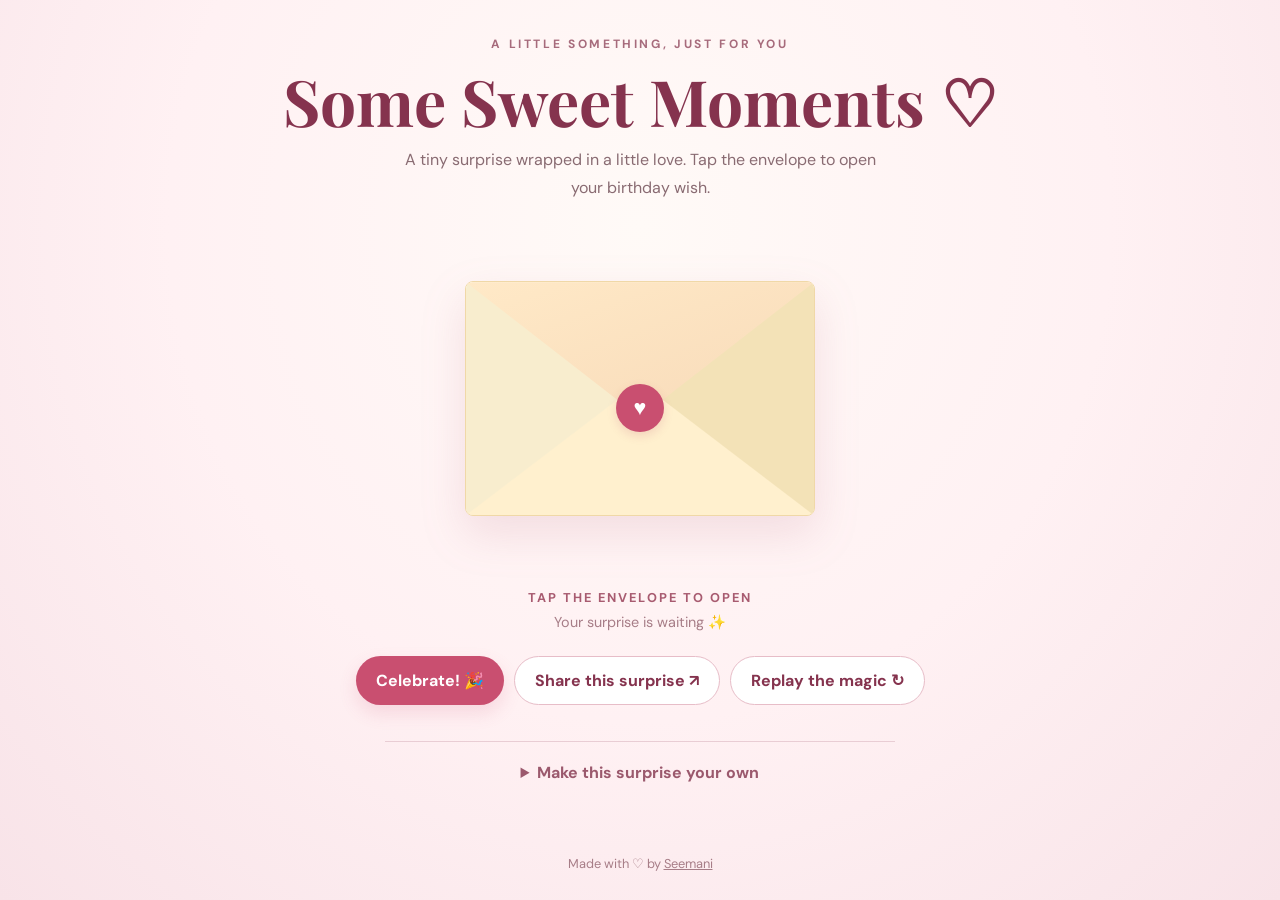
==== digitalgift/index.html @ ff2bec24 "Add interactive digital birthday gift route" ====
<!doctype html>
<html lang="en">
<head>
  <meta charset="utf-8">
  <meta name="viewport" content="width=device-width,initial-scale=1">
  <meta name="theme-color" content="#fff5f6">
  <meta name="description" content="A little digital birthday surprise, made with love by Seemani.">
  <title>A Little Birthday Surprise | Seemani</title>
  <link rel="preconnect" href="https://fonts.googleapis.com">
  <link href="https://fonts.googleapis.com/css2?family=DM+Sans:wght@400;500;600;700&family=Playfair+Display:wght@600;700&display=swap" rel="stylesheet">
  <style>
    :root{--rose:#c94f70;--deep:#85334e;--pink:#fff0f2;--cream:#fffdf8;--ink:#4b3038;--gold:#d5a85c}
    *{box-sizing:border-box}
    html{scroll-behavior:smooth}
    body{margin:0;background:radial-gradient(ellipse at 50% 25%,#fffaf7 0,#fff1f3 52%,#f8e3e8 100%);color:var(--ink);font-family:'DM Sans',sans-serif;min-height:100vh;overflow-x:hidden}
    button,input{font:inherit}
    button{cursor:pointer}
    .page{width:min(100% - 32px,760px);margin:auto;min-height:100vh;display:flex;flex-direction:column;align-items:center;text-align:center;padding:36px 0 28px}
    .eyebrow{font-size:.75rem;letter-spacing:.22em;text-transform:uppercase;color:#a76b7c;font-weight:700}
    h1,h2{font-family:'Playfair Display',serif;font-weight:700}
    h1{font-size:clamp(2.35rem,7vw,4rem);line-height:1.1;margin:14px 0 10px;color:var(--deep)}
    .intro{max-width:500px;line-height:1.7;color:#896b72;margin:0 auto 28px}
    .scene{width:min(100%,480px);min-height:340px;display:grid;place-items:center;perspective:1000px;position:relative}
    .envelope-wrap{width:min(82vw,350px);height:235px;position:relative;filter:drop-shadow(0 18px 22px #a9516b25);transition:transform .4s}
    .envelope-wrap:hover{transform:translateY(-4px)}
    .letter{position:absolute;left:8%;right:8%;top:7%;height:80%;background:var(--cream);border:1px solid #f1dce0;border-radius:8px;display:flex;flex-direction:column;justify-content:center;align-items:center;padding:20px;transition:transform .9s cubic-bezier(.2,.8,.2,1),opacity .6s;z-index:1}
    .letter .mini-heart{font-size:2rem;color:var(--rose)}
    .letter strong{font-family:'Playfair Display',serif;font-size:1.3rem;color:var(--deep);margin:8px 0}
    .letter small{color:#a77d87}
    .envelope{position:absolute;inset:0;z-index:2;overflow:hidden;border-radius:8px;background:#fff4d9;border:1px solid #f0d8a7;cursor:pointer}
    .env-back{position:absolute;inset:0;background:linear-gradient(145deg,#fff6e5,#f4e5bc)}
    .env-left,.env-right,.env-bottom{position:absolute;inset:0}
    .env-left{background:#f8edce;clip-path:polygon(0 0,53% 52%,0 100%)}
    .env-right{background:#f3e2b7;clip-path:polygon(100% 0,47% 52%,100% 100%)}
    .env-bottom{background:#fff0ce;clip-path:polygon(0 100%,50% 43%,100% 100%)}
    .env-flap{position:absolute;inset:0;background:linear-gradient(160deg,#ffe9c7,#f5d5b4);clip-path:polygon(0 0,100% 0,50% 58%);transform-origin:top;transition:transform .7s;z-index:3;border-bottom:1px solid #e4c58b}
    .seal{position:absolute;z-index:4;left:50%;top:54%;transform:translate(-50%,-50%);width:48px;height:48px;border-radius:50%;display:grid;place-items:center;background:var(--rose);color:white;font-size:1.35rem;box-shadow:0 4px 10px #b64b682b;transition:opacity .3s}
    .envelope-wrap.open .env-flap{transform:rotateX(180deg);z-index:0}
    .envelope-wrap.open .letter{transform:translateY(-105px) scale(1.02);z-index:5;box-shadow:0 12px 25px #8e52621c}
    .envelope-wrap.open .seal{opacity:0}
    .tap{font-size:.8rem;letter-spacing:.16em;color:#a85b70;font-weight:700;margin-top:20px}
    .hint{font-size:.9rem;color:#a77d87;margin-top:7px}
    .message-card{width:min(100%,510px);margin:24px auto 0;background:#fffdf8;border:1px solid #f0dce0;border-radius:18px;padding:clamp(24px,6vw,42px);box-shadow:0 18px 45px #a9516b12;text-align:left;display:none;animation:rise .7s both}
    .message-card.visible{display:block}
    .message-card .to{color:#a76b7c;font-size:.8rem;letter-spacing:.12em;text-transform:uppercase}
    .message-card h2{font-size:2rem;color:var(--deep);margin:10px 0 20px;text-align:center}
    .message-card p{line-height:1.85;white-space:pre-line}
    .signature{font-family:'Playfair Display',serif;color:var(--rose);font-size:1.25rem;margin-top:25px}
    .memory{display:none;width:min(100%,510px);margin:20px auto 0;border-radius:18px;padding:14px;background:#fffdf8;border:1px solid #f0dce0;box-shadow:0 12px 35px #a9516b12}
    .memory.visible{display:block;animation:rise .7s both}
    .memory img{width:100%;max-height:420px;object-fit:cover;border-radius:12px;display:block}
    .memory .caption{font-family:'Playfair Display',serif;font-size:1.25rem;color:var(--deep);padding:14px 8px 5px}
    .actions{display:flex;gap:10px;justify-content:center;flex-wrap:wrap;margin:25px 0 8px}
    .btn{border:0;border-radius:999px;padding:13px 20px;background:var(--rose);color:#fff;font-weight:700;box-shadow:0 8px 18px #c94f7028;transition:transform .2s,background .2s}
    .btn:hover{transform:translateY(-2px);background:var(--deep)}
    .btn.secondary{background:#fff;border:1px solid #e7bdc8;color:var(--deep);box-shadow:none}
    .personalize{margin:28px 0 0;width:min(100%,510px);border-top:1px solid #e9cdd4;padding-top:20px}
    .personalize summary{cursor:pointer;color:#9b596d;font-weight:700}
    .fields{display:grid;gap:12px;text-align:left;margin-top:16px}
    label{font-size:.82rem;font-weight:700;color:#8c5d6a}
    input,textarea{display:block;width:100%;border:1px solid #e9cbd3;border-radius:10px;padding:12px;background:#fffdfb;color:var(--ink);margin-top:6px}
    textarea{min-height:100px;resize:vertical}
    .photo-note{font-size:.78rem;color:#9b7b82;line-height:1.5}
    footer{margin-top:auto;padding-top:42px;font-size:.8rem;color:#a77d87}
    footer a{color:inherit}
    .heart{position:fixed;top:-30px;z-index:10;pointer-events:none;animation:fall linear forwards;opacity:.75}
    @keyframes fall{to{transform:translateY(110vh) rotate(480deg);opacity:0}}
    @keyframes rise{from{opacity:0;transform:translateY(18px)}to{opacity:1;transform:translateY(0)}}
    @media(max-width:480px){.page{padding-top:30px}.scene{min-height:300px}.envelope-wrap{height:210px}.message-card h2{font-size:1.7rem}.actions .btn{flex:1 1 145px}}
    @media(prefers-reduced-motion:reduce){*,*::before,*::after{scroll-behavior:auto!important;animation-duration:.01ms!important;animation-iteration-count:1!important;transition-duration:.01ms!important}}
  </style>
</head>
<body>
  <main class="page">
    <div class="eyebrow">A little something, just for you</div>
    <h1>Some Sweet Moments <span aria-hidden="true">♡</span></h1>
    <p class="intro">A tiny surprise wrapped in a little love. Tap the envelope to open your birthday wish.</p>

    <section class="scene" aria-label="Interactive birthday envelope">
      <div class="envelope-wrap" id="envelopeWrap">
        <div class="letter" aria-hidden="true"><div class="mini-heart">♥</div><strong>A note from my heart</strong><small>Made especially for you</small></div>
        <button class="envelope" id="openEnvelope" aria-label="Open your birthday letter">
          <span class="env-back"></span><span class="env-left"></span><span class="env-right"></span><span class="env-bottom"></span><span class="env-flap"></span><span class="seal">♥</span>
        </button>
      </div>
    </section>
    <div class="tap" id="tapText">TAP THE ENVELOPE TO OPEN</div>
    <div class="hint" id="hintText">Your surprise is waiting ✨</div>

    <article class="message-card" id="messageCard">
      <div class="to" id="toLine">A birthday note for you</div>
      <h2 id="messageHeading">Happy Birthday! 🎂</h2>
      <p id="messageBody">You are such a sweet, loyal, and wonderful person. I'm so grateful to have you in my life.

You bring so much warmth and happiness to the people around you. Every moment with you is precious.

On your special day, I wish you all the happiness, love, laughter, and beautiful memories you deserve. May this new year of life bring you countless reasons to smile.

Here's to celebrating you today and always! 🥂</p>
      <div class="signature" id="signature">With love, always ♥</div>
    </article>

    <figure class="memory" id="memoryCard">
      <img id="memoryImage" alt="A favourite memory" hidden>
      <figcaption class="caption" id="memoryCaption">A memory to keep close ♡</figcaption>
    </figure>

    <div class="actions">
      <button class="btn" id="celebrateBtn">Celebrate! 🎉</button>
      <button class="btn secondary" id="shareBtn">Share this surprise ↗</button>
      <button class="btn secondary" id="replayBtn">Replay the magic ↻</button>
    </div>

    <details class="personalize">
      <summary>Make this surprise your own</summary>
      <form class="fields" id="personalizeForm">
        <label>Birthday person's name<input id="recipientInput" maxlength="70" placeholder="e.g. Aanya"></label>
        <label>Your name / sign-off<input id="senderInput" maxlength="70" placeholder="e.g. Your favourite person"></label>
        <label>Your personal message<textarea id="bodyInput" maxlength="1400" placeholder="Write something heartfelt..."></textarea></label>
        <label>Memory caption<input id="captionInput" maxlength="120" placeholder="A favourite moment together"></label>
        <label>Add a photo (optional)<input id="photoInput" type="file" accept="image/*"></label>
        <p class="photo-note">Your photo stays in this browser and is not uploaded. To share the same photo with someone else, upload it to your own image host and share its public image URL as the <code>photo</code> parameter.</p>
        <button class="btn" type="submit">Update my surprise</button>
        <button class="btn secondary" type="button" id="copyLinkBtn">Copy shareable link</button>
      </form>
    </details>
    <footer>Made with ♡ by <a href="https://seemani.in/">Seemani</a></footer>
  </main>
  <script>
    const defaults = {
      name: 'Someone Special',
      sender: 'Your Special Someone 💝',
      message: "You are such a sweet, loyal, and wonderful person. I'm so grateful to have you in my life.\n\nYou bring so much warmth and happiness to the people around you. Every moment with you is precious.\n\nOn your special day, I wish you all the happiness, love, laughter, and beautiful memories you deserve. May this new year of life bring you countless reasons to smile.\n\nHere's to celebrating you today and always! 🥂",
      caption: 'A memory to keep close ♡'
    };
    const params = new URLSearchParams(location.search);
    const $ = id => document.getElementById(id);
    let localPhotoUrl = '';
    function setMessage(name, sender, message, caption) {
      $('toLine').textContent = 'Dear ' + (name || defaults.name);
      $('messageHeading').textContent = 'Happy Birthday, ' + (name || defaults.name) + '! 🎂';
      $('messageBody').textContent = message || defaults.message;
      $('signature').textContent = 'With love, ' + (sender || defaults.sender);
      $('memoryCaption').textContent = caption || defaults.caption;
      document.title = 'A Birthday Surprise for ' + (name || defaults.name) + ' | Seemani';
      $('recipientInput').value = name === defaults.name ? '' : name;
      $('senderInput').value = sender === defaults.sender ? '' : sender;
      $('bodyInput').value = message === defaults.message ? '' : message;
      $('captionInput').value = caption === defaults.caption ? '' : caption;
    }
    function applyPhoto(src) {
      if (!src) return;
      $('memoryImage').src = src;
      $('memoryImage').hidden = false;
      $('memoryCard').classList.add('visible');
    }
    const initialName = params.get('to') || defaults.name;
    const initialSender = params.get('from') || defaults.sender;
    const initialMessage = params.get('message') || defaults.message;
    const initialCaption = params.get('caption') || defaults.caption;
    setMessage(initialName, initialSender, initialMessage, initialCaption);
    if (params.get('photo')) applyPhoto(params.get('photo'));

    $('openEnvelope').addEventListener('click', () => {
      const opened = $('envelopeWrap').classList.toggle('open');
      if (opened) {
        $('messageCard').classList.add('visible');
        $('tapText').textContent = 'A MESSAGE FROM MY HEART';
        $('hintText').textContent = 'Made with love, just for you ♥';
        $('openEnvelope').setAttribute('aria-label','Close your birthday letter');
        burstHearts(18);
        setTimeout(() => $('messageCard').scrollIntoView({behavior:'smooth',block:'center'}), 250);
      } else {
        $('messageCard').classList.remove('visible');
        $('tapText').textContent = 'TAP THE ENVELOPE TO OPEN';
        $('hintText').textContent = 'Your surprise is waiting ✨';
        $('openEnvelope').setAttribute('aria-label','Open your birthday letter');
      }
    });
    function burstHearts(count) {
      const icons = ['♥','♡','✦','✧','💗'];
      for (let i=0;i<count;i++) {
        const el=document.createElement('span'); el.className='heart'; el.textContent=icons[Math.floor(Math.random()*icons.length)];
        el.style.left=(Math.random()*100)+'vw'; el.style.color=['#c94f70','#e6a1b3','#d5a85c','#b36c88'][Math.floor(Math.random()*4)];
        el.style.fontSize=(14+Math.random()*20)+'px'; el.style.animationDuration=(3+Math.random()*3)+'s';
        el.style.animationDelay=(Math.random()*.7)+'s'; document.body.appendChild(el); setTimeout(()=>el.remove(),7000);
      }
    }
    $('celebrateBtn').addEventListener('click',()=>burstHearts(45));
    $('replayBtn').addEventListener('click',()=>{
      $('envelopeWrap').classList.remove('open'); $('messageCard').classList.remove('visible');
      $('tapText').textContent='TAP THE ENVELOPE TO OPEN'; $('hintText').textContent='Your surprise is waiting ✨';
      window.scrollTo({top:0,behavior:'smooth'});
    });
    $('personalizeForm').addEventListener('submit',e=>{
      e.preventDefault();
      const name=$('recipientInput').value.trim()||defaults.name;
      const sender=$('senderInput').value.trim()||defaults.sender;
      const message=$('bodyInput').value.trim()||defaults.message;
      const caption=$('captionInput').value.trim()||defaults.caption;
      setMessage(name,sender,message,caption);
      const url=new URL(location.href);
      url.searchParams.set('to',name); url.searchParams.set('from',sender); url.searchParams.set('message',message); url.searchParams.set('caption',caption);
      if (localPhotoUrl) { /* local previews cannot be shared in a URL */ }
      history.replaceState({},'',url);
      $('messageCard').classList.add('visible');
      $('envelopeWrap').classList.add('open');
      $('messageCard').scrollIntoView({behavior:'smooth',block:'center'});
    });
    $('photoInput').addEventListener('change',e=>{
      const file=e.target.files && e.target.files[0]; if(!file)return;
      if(localPhotoUrl)URL.revokeObjectURL(localPhotoUrl);
      localPhotoUrl=URL.createObjectURL(file); applyPhoto(localPhotoUrl);
    });
    async function copyLink() {
      const url=new URL(location.href);
      const name=$('recipientInput').value.trim(); const sender=$('senderInput').value.trim(); const message=$('bodyInput').value.trim(); const caption=$('captionInput').value.trim();
      if(name)url.searchParams.set('to',name); if(sender)url.searchParams.set('from',sender);
      if(message)url.searchParams.set('message',message); if(caption)url.searchParams.set('caption',caption);
      try { await navigator.clipboard.writeText(url.toString()); $('copyLinkBtn').textContent='Link copied! ✓'; }
      catch { prompt('Copy your personalized link:',url.toString()); }
    }
    $('copyLinkBtn').addEventListener('click',copyLink);
    $('shareBtn').addEventListener('click',async()=>{
      const url=location.href;
      if(navigator.share){try{await navigator.share({title:document.title,text:'A little birthday surprise for you ♡',url});}catch(e){}}
      else {try{await navigator.clipboard.writeText(url);$('shareBtn').textContent='Link copied! ✓';}catch{prompt('Copy this link to share:',url);}}
    });
  </script>
</body>
</html>
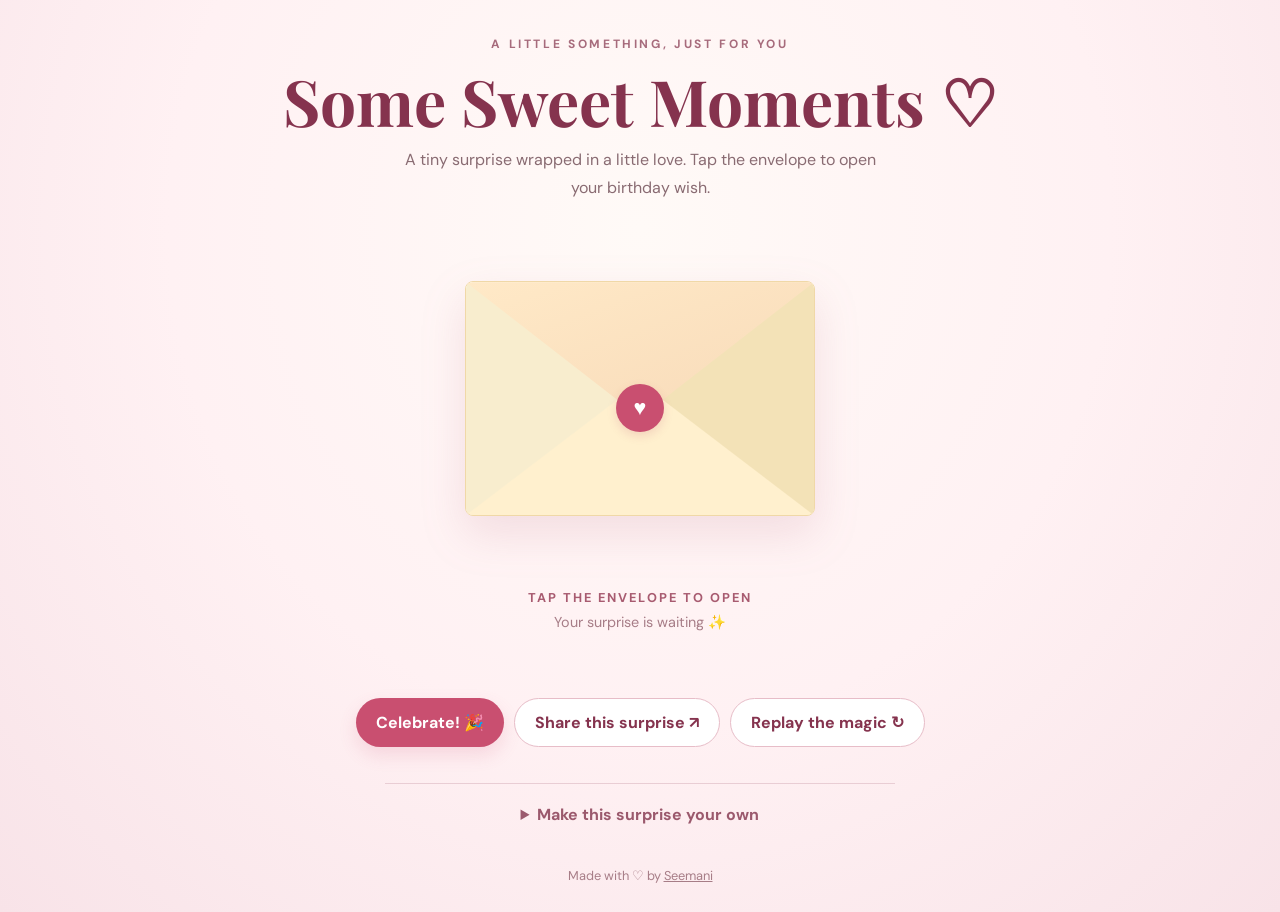
==== commit c5ed8e1b: "Add dreamy scroll-triggered birthday photo story" ====
--- a/digitalgift/index.html
+++ b/digitalgift/index.html
@@ -66,6 +66,20 @@
     .heart{position:fixed;top:-30px;z-index:10;pointer-events:none;animation:fall linear forwards;opacity:.75}
     @keyframes fall{to{transform:translateY(110vh) rotate(480deg);opacity:0}}
     @keyframes rise{from{opacity:0;transform:translateY(18px)}to{opacity:1;transform:translateY(0)}}
+    /* Dreamy, scroll-revealed photo story */
+    .dreamy-birthday{width:min(100%,680px);margin:42px auto 0;max-height:0;opacity:0;overflow:hidden;transform:translateY(28px);transition:max-height 1.2s ease,opacity .8s ease,transform .8s ease}
+    .dreamy-birthday.visible{max-height:1800px;opacity:1;transform:translateY(0);overflow:visible}
+    .dreamy-birthday .dream-heading{font-family:'Playfair Display',serif;font-size:clamp(2rem,6vw,3.1rem);font-weight:600;color:var(--deep);line-height:1.1;margin:12px 0}
+    .dreamy-birthday .dream-intro{color:#896b72;line-height:1.8;max-width:500px;margin:0 auto 24px}
+    .dreamy-frame{height:clamp(280px,60vw,440px);position:relative;border-radius:22px;overflow:hidden;background:#f4e1ea;box-shadow:0 22px 55px #a9516b20}
+    .dreamy-frame img{position:absolute;inset:0;width:100%;height:100%;object-fit:cover;opacity:0;transform:scale(1.08);transition:opacity 1.1s ease,transform 7s ease;filter:saturate(.86)}
+    .dreamy-frame img.active{opacity:1;transform:scale(1)}
+    .dreamy-frame:after{content:"";position:absolute;inset:0;background:linear-gradient(180deg,#30172a00 35%,#30172a9c 100%)}
+    .dreamy-caption{position:absolute;z-index:2;bottom:24px;left:18px;right:18px;color:#fff;font:italic clamp(1.4rem,4vw,2.1rem) 'Playfair Display',serif;text-shadow:0 2px 15px #20101b70}
+    .dreamy-dots{display:flex;justify-content:center;gap:8px;margin:17px 0 0}
+    .dreamy-dots button{width:7px;height:7px;border:0;border-radius:99px;padding:0;background:#dfb4c8;transition:all .3s}
+    .dreamy-dots button.active{width:25px;background:var(--rose)}
+    .dreamy-quote{margin:25px 0 0;padding:25px;border:1px solid #f0dce0;border-radius:18px;background:#fffdf8;font:italic 1.35rem/1.5 'Playfair Display',serif;color:var(--deep)}
     @media(max-width:480px){.page{padding-top:30px}.scene{min-height:300px}.envelope-wrap{height:210px}.message-card h2{font-size:1.7rem}.actions .btn{flex:1 1 145px}}
     @media(prefers-reduced-motion:reduce){*,*::before,*::after{scroll-behavior:auto!important;animation-duration:.01ms!important;animation-iteration-count:1!important;transition-duration:.01ms!important}}
   </style>
@@ -100,6 +114,20 @@
       <div class="signature" id="signature">With love, always ♥</div>
     </article>
 
+    <section class="dreamy-birthday" id="dreamySection" aria-label="A little birthday photo story">
+      <p class="eyebrow">LITTLE MOMENTS, BIG LOVE</p>
+      <h2 class="dream-heading">If we could keep a moment in a jar…</h2>
+      <p class="dream-intro">It would be made of golden light, your laugh, and the kind of memories that feel warm long after the day is over.</p>
+      <div class="dreamy-frame" id="dreamyFrame">
+        <img class="active" src="https://images.unsplash.com/photo-1516589178581-6cd7833ae3b2?auto=format&fit=crop&w=1400&q=85" alt="A tender moment between two people">
+        <img src="https://images.unsplash.com/photo-1522673607200-164d1b6ce486?auto=format&fit=crop&w=1400&q=85" alt="A couple enjoying a lovely day" loading="lazy">
+        <img src="https://images.unsplash.com/photo-1519741497674-611481863552?auto=format&fit=crop&w=1400&q=85" alt="A romantic celebration" loading="lazy">
+        <img src="https://images.unsplash.com/photo-1511895426328-dc8714191300?auto=format&fit=crop&w=1400&q=85" alt="A warm moment with loved ones" loading="lazy">
+        <div class="dreamy-caption" id="dreamyCaption">Some days turn into forever memories. ♡</div>
+      </div>
+      <div class="dreamy-dots" id="dreamyDots" aria-label="Choose a photo"></div>
+      <div class="dreamy-quote">“May your next trip around the sun bring you a thousand little reasons to feel loved.”</div>
+    </section>
     <figure class="memory" id="memoryCard">
       <img id="memoryImage" alt="A favourite memory" hidden>
       <figcaption class="caption" id="memoryCaption">A memory to keep close ♡</figcaption>
@@ -165,6 +193,8 @@
       const opened = $('envelopeWrap').classList.toggle('open');
       if (opened) {
         $('messageCard').classList.add('visible');
+        $('dreamySection').classList.add('visible');
+        startDreamyBirthday();
         $('tapText').textContent = 'A MESSAGE FROM MY HEART';
         $('hintText').textContent = 'Made with love, just for you ♥';
         $('openEnvelope').setAttribute('aria-label','Close your birthday letter');
@@ -172,6 +202,7 @@
         setTimeout(() => $('messageCard').scrollIntoView({behavior:'smooth',block:'center'}), 250);
       } else {
         $('messageCard').classList.remove('visible');
+        $('dreamySection').classList.remove('visible');
         $('tapText').textContent = 'TAP THE ENVELOPE TO OPEN';
         $('hintText').textContent = 'Your surprise is waiting ✨';
         $('openEnvelope').setAttribute('aria-label','Open your birthday letter');
@@ -188,7 +219,7 @@
     }
     $('celebrateBtn').addEventListener('click',()=>burstHearts(45));
     $('replayBtn').addEventListener('click',()=>{
-      $('envelopeWrap').classList.remove('open'); $('messageCard').classList.remove('visible');
+      $('envelopeWrap').classList.remove('open'); $('messageCard').classList.remove('visible'); $('dreamySection').classList.remove('visible');
       $('tapText').textContent='TAP THE ENVELOPE TO OPEN'; $('hintText').textContent='Your surprise is waiting ✨';
       window.scrollTo({top:0,behavior:'smooth'});
     });
@@ -226,6 +257,12 @@
       if(navigator.share){try{await navigator.share({title:document.title,text:'A little birthday surprise for you ♡',url});}catch(e){}}
       else {try{await navigator.clipboard.writeText(url);$('shareBtn').textContent='Link copied! ✓';}catch{prompt('Copy this link to share:',url);}}
     });
+    const dreamySlides=[...document.querySelectorAll('#dreamyFrame img')];
+    const dreamyCaptions=['Some days turn into forever memories. ♡','The little adventures become the stories we tell.','Here is to celebrating you, today and always.','Keep the people who feel like home close.'];
+    let dreamyIndex=0,dreamyTimer=null;
+    function showDreamySlide(index){dreamyIndex=(index+dreamySlides.length)%dreamySlides.length;dreamySlides.forEach((img,i)=>img.classList.toggle('active',i===dreamyIndex));$('dreamyCaption').textContent=dreamyCaptions[dreamyIndex];[...$('dreamyDots').children].forEach((dot,i)=>dot.classList.toggle('active',i===dreamyIndex));}
+    dreamySlides.forEach((img,i)=>{const dot=document.createElement('button');dot.type='button';dot.className=i===0?'active':'';dot.setAttribute('aria-label','Show photo '+(i+1));dot.addEventListener('click',()=>{showDreamySlide(i);clearInterval(dreamyTimer);dreamyTimer=setInterval(()=>showDreamySlide(dreamyIndex+1),5000)});$('dreamyDots').appendChild(dot)});
+    function startDreamyBirthday(){if(matchMedia('(prefers-reduced-motion: reduce)').matches)return;clearInterval(dreamyTimer);dreamyTimer=setInterval(()=>showDreamySlide(dreamyIndex+1),5000);}
   </script>
 </body>
 </html>
